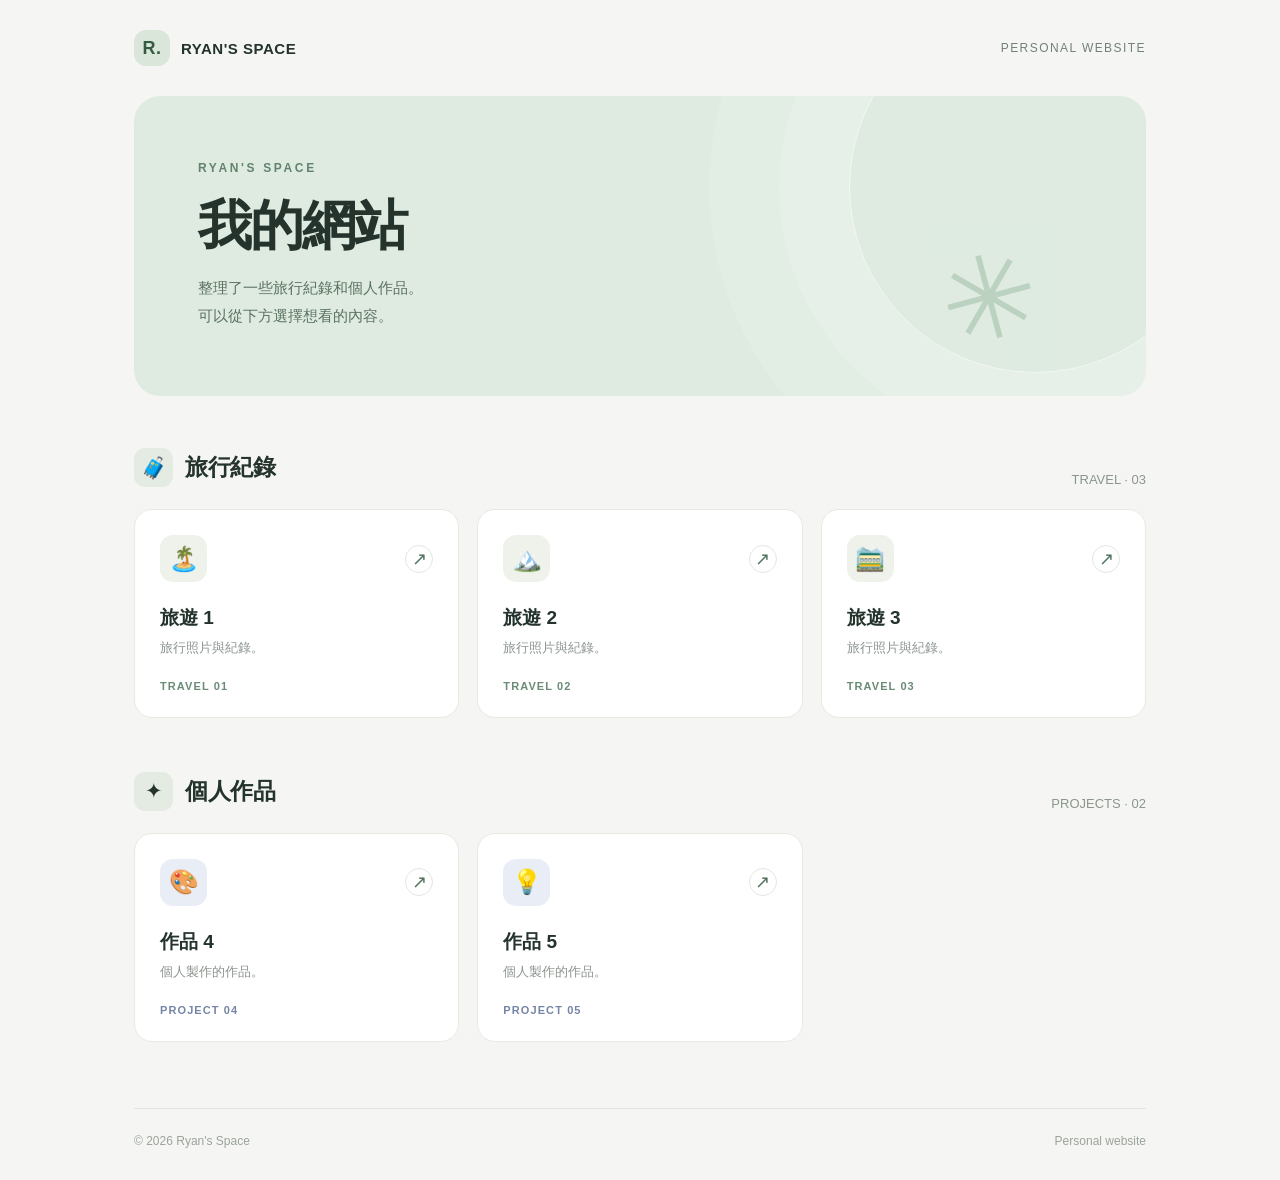
==== index.html @ a5ec5f12 "Add files via upload" ====
<!DOCTYPE html>
<html lang="zh-Hant">
<head>
  <meta charset="UTF-8">
  <meta name="viewport" content="width=device-width, initial-scale=1">
  <meta name="theme-color" content="#f5f6f3">
  <meta name="description" content="Ryan 的旅遊紀錄與個人作品入口。">
  <title>Ryan's Space｜我的專案入口</title>
  <style>
    :root { --ink:#24332c; --muted:#738077; --accent:#52745e; --paper:#f5f6f3; --card:#fff; --line:#e6eae3; }
    * { box-sizing:border-box; }
    html { scroll-behavior:smooth; }
    body { margin:0; color:var(--ink); background:var(--paper); font-family:-apple-system,BlinkMacSystemFont,"Segoe UI","Noto Sans TC","Microsoft JhengHei",sans-serif; -webkit-font-smoothing:antialiased; }
    a { color:inherit; text-decoration:none; }
    .shell { max-width:1080px; margin:auto; padding:0 34px; }
    header { display:flex; align-items:center; justify-content:space-between; padding:30px 0; }
    .brand { display:inline-flex; align-items:center; gap:11px; font-size:15px; font-weight:800; letter-spacing:.035em; }
    .mark { display:grid; place-items:center; width:36px; height:36px; border-radius:12px; background:#dbe6db; color:#355b42; font-size:18px; font-weight:800; }
    .header-note { font-size:12px; color:var(--muted); letter-spacing:.12em; }
    .hero { position:relative; overflow:hidden; background:#dfebe1; border-radius:26px; min-height:300px; display:flex; align-items:center; padding:57px 64px; isolation:isolate; }
    .hero:before { content:""; position:absolute; z-index:-1; width:370px; height:370px; border:1px solid #fff9; border-radius:50%; right:-75px; top:-95px; box-shadow:0 0 0 70px #ffffff24,0 0 0 140px #ffffff16; }
    .hero:after { content:"✳"; position:absolute; right:108px; bottom:30px; font-size:116px; color:#6c9a79; opacity:.3; transform:rotate(-15deg); }
    .eyebrow { font-size:12px; letter-spacing:.22em; font-weight:800; color:#62846d; margin:0 0 18px; }
    h1 { font-size:clamp(34px,5vw,54px); line-height:1.2; letter-spacing:-.035em; margin:0 0 16px; font-weight:800; }
    .intro { font-size:15px; line-height:1.9; margin:0; color:#5a7260; max-width:450px; }
    main { padding:52px 0 66px; }
    .section + .section { margin-top:54px; }
    .section-heading { display:flex; align-items:flex-end; justify-content:space-between; gap:15px; margin-bottom:22px; }
    .title-wrap { display:flex; align-items:center; gap:12px; }
    .section-icon { display:grid; place-items:center; background:#e4ebe2; border-radius:11px; width:39px; height:39px; font-size:21px; }
    h2 { font-size:23px; margin:0; letter-spacing:-.02em; }
    .section-subtitle { margin:0; font-size:13px; color:#8a958c; }
    .cards { display:grid; grid-template-columns:repeat(3,minmax(0,1fr)); gap:18px; }
    .card { position:relative; display:flex; flex-direction:column; min-height:190px; padding:25px; border:1px solid var(--line); background:var(--card); border-radius:18px; transition:transform .2s ease,box-shadow .2s ease,border-color .2s ease; }
    .card:hover,.card:focus-visible { transform:translateY(-5px); border-color:#b5c9ba; box-shadow:0 14px 35px #203c2510; outline:none; }
    .card-top { display:flex; justify-content:space-between; align-items:center; }
    .emoji { display:grid; place-items:center; width:47px; height:47px; border-radius:13px; background:#eef2eb; font-size:24px; }
    .arrow { display:grid; place-items:center; width:28px; height:28px; border:1px solid #e2e8e1; border-radius:50%; color:var(--accent); font-size:18px; }
    .card h3 { font-size:19px; margin:23px 0 7px; font-weight:750; }
    .card p { margin:0; color:#8b948e; font-size:13px; line-height:1.6; }
    .tag { color:#6a8c76; font-size:11px; font-weight:700; letter-spacing:.1em; margin-top:auto; padding-top:21px; }
    .card.work .emoji { background:#e9edf5; }
    .card.work .tag { color:#7585a6; }
    .card.work:hover { border-color:#bdcbe2; }
    footer { padding:25px 0 32px; border-top:1px solid #e1e6de; display:flex; justify-content:space-between; color:#9aa49b; font-size:12px; }
    @media(max-width:780px) { .cards { grid-template-columns:repeat(2,minmax(0,1fr)); } .hero { padding:48px 38px; } .hero:after { right:28px; font-size:80px; } }
    @media(max-width:540px) { .shell { padding:0 20px; } header { padding:20px 0; } .header-note { display:none; } .hero { min-height:255px; padding:38px 27px; border-radius:20px; } .hero:after { right:-3px; bottom:6px; font-size:70px; } .intro { font-size:14px; max-width:250px; } main { padding-top:36px; } .section + .section { margin-top:40px; } .section-heading { align-items:center; } .section-subtitle { display:none; } .cards { grid-template-columns:1fr; gap:12px; } .card { min-height:166px; padding:22px; } .card h3 { margin-top:17px; } footer { gap:14px; flex-wrap:wrap; } }
    @media(prefers-reduced-motion:reduce) { html { scroll-behavior:auto; } .card { transition:none; } }
  </style>
</head>
<body>
<div class="shell">
  <header>
    <a href="./" class="brand" aria-label="Ryan's Space 首頁"><span class="mark">R.</span> RYAN'S SPACE</a>
    <span class="header-note">PERSONAL WEBSITE</span>
  </header>
  <div class="hero">
    <div>
      <p class="eyebrow">RYAN'S SPACE</p>
      <h1>我的網站</h1>
      <p class="intro">整理了一些旅行紀錄和個人作品。<br>可以從下方選擇想看的內容。</p>
    </div>
  </div>
  <main>
    <section class="section" aria-labelledby="travel-title">
      <div class="section-heading"><div class="title-wrap"><span class="section-icon" aria-hidden="true">🧳</span><h2 id="travel-title">旅行紀錄</h2></div><p class="section-subtitle">TRAVEL · 03</p></div>
      <div class="cards">
        <!-- 修改下列 href="#" 為實際專案網址，例如 href="https://ryanxxu.github.io/travel1/" -->
        <a class="card" href="#" data-placeholder="true"><div class="card-top"><span class="emoji" aria-hidden="true">🏝️</span><span class="arrow" aria-hidden="true">↗</span></div><h3>旅遊 1</h3><p>旅行照片與紀錄。</p><span class="tag">TRAVEL 01</span></a>
        <a class="card" href="#" data-placeholder="true"><div class="card-top"><span class="emoji" aria-hidden="true">🏔️</span><span class="arrow" aria-hidden="true">↗</span></div><h3>旅遊 2</h3><p>旅行照片與紀錄。</p><span class="tag">TRAVEL 02</span></a>
        <a class="card" href="#" data-placeholder="true"><div class="card-top"><span class="emoji" aria-hidden="true">🚞</span><span class="arrow" aria-hidden="true">↗</span></div><h3>旅遊 3</h3><p>旅行照片與紀錄。</p><span class="tag">TRAVEL 03</span></a>
      </div>
    </section>
    <section class="section" aria-labelledby="work-title">
      <div class="section-heading"><div class="title-wrap"><span class="section-icon" aria-hidden="true">✦</span><h2 id="work-title">個人作品</h2></div><p class="section-subtitle">PROJECTS · 02</p></div>
      <div class="cards">
        <a class="card work" href="#" data-placeholder="true"><div class="card-top"><span class="emoji" aria-hidden="true">🎨</span><span class="arrow" aria-hidden="true">↗</span></div><h3>作品 4</h3><p>個人製作的作品。</p><span class="tag">PROJECT 04</span></a>
        <a class="card work" href="#" data-placeholder="true"><div class="card-top"><span class="emoji" aria-hidden="true">💡</span><span class="arrow" aria-hidden="true">↗</span></div><h3>作品 5</h3><p>個人製作的作品。</p><span class="tag">PROJECT 05</span></a>
      </div>
    </section>
  </main>
  <footer><span>© <span id="year">2026</span> Ryan's Space</span><span>Personal website</span></footer>
</div>
<script>
  document.getElementById('year').textContent = new Date().getFullYear();
  document.querySelectorAll('[data-placeholder="true"]').forEach(function(link) {
    link.addEventListener('click', function(event) {
      if (link.getAttribute('href') === '#') {
        event.preventDefault();
        alert('這個專案的連結尚未設定。請編輯 index.html 中對應卡片的 href。');
      }
    });
  });
</script>
</body>
</html>
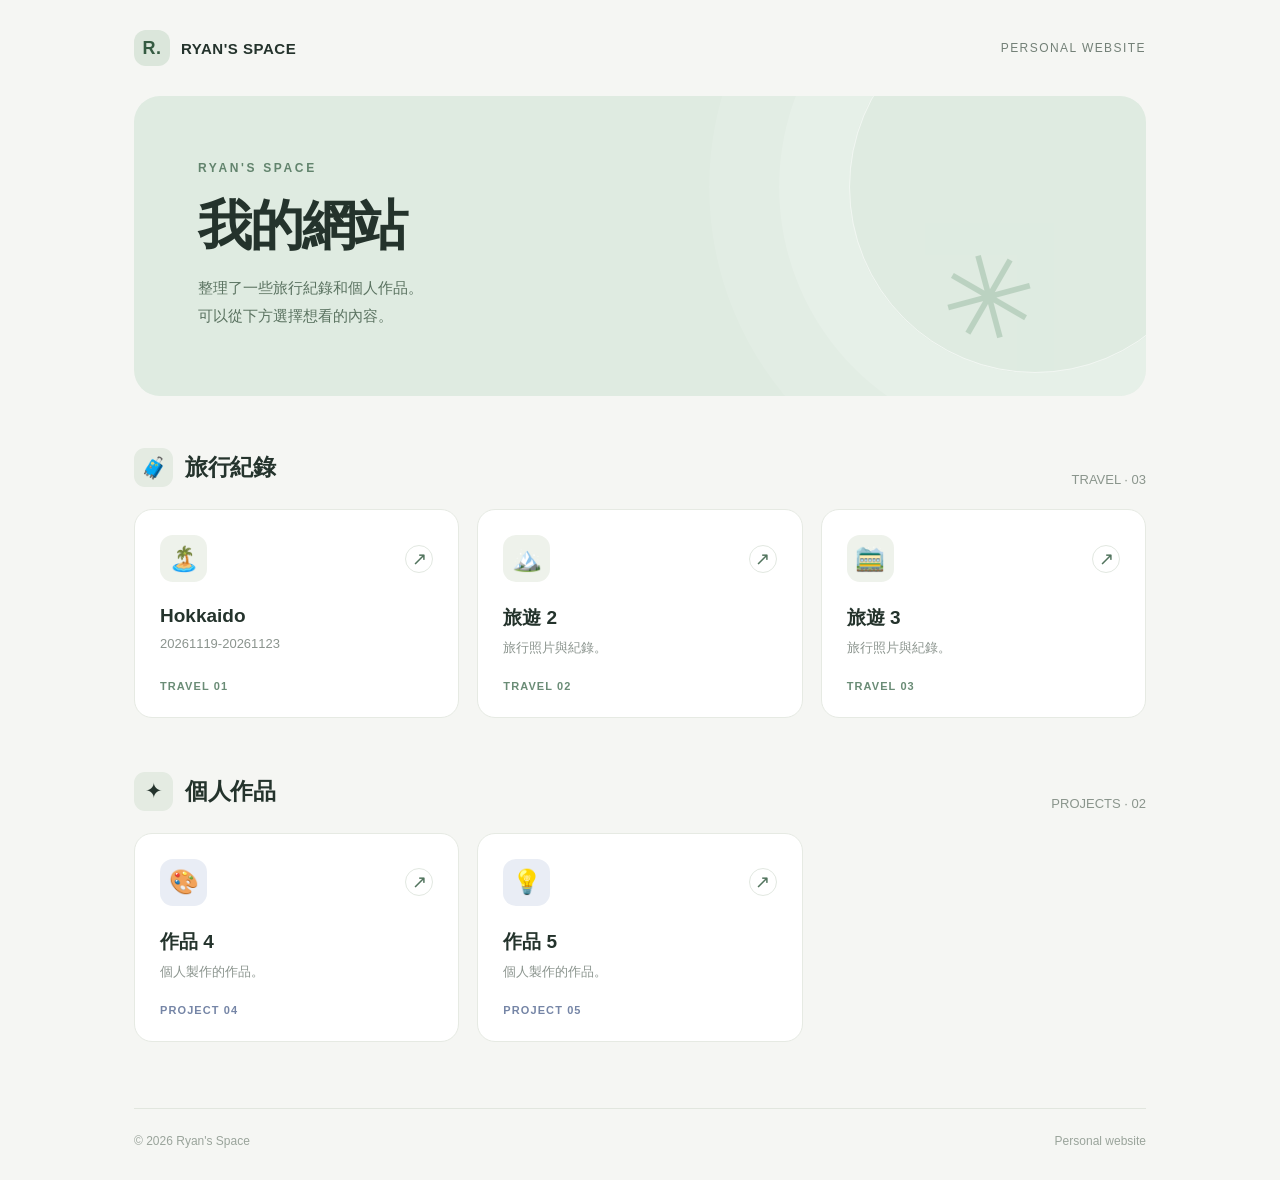
==== commit 16e8fae9: "Add files via upload" ====
--- a/index.html
+++ b/index.html
@@ -66,7 +66,7 @@
       <div class="section-heading"><div class="title-wrap"><span class="section-icon" aria-hidden="true">🧳</span><h2 id="travel-title">旅行紀錄</h2></div><p class="section-subtitle">TRAVEL · 03</p></div>
       <div class="cards">
         <!-- 修改下列 href="#" 為實際專案網址，例如 href="https://ryanxxu.github.io/travel1/" -->
-        <a class="card" href="#" data-placeholder="true"><div class="card-top"><span class="emoji" aria-hidden="true">🏝️</span><span class="arrow" aria-hidden="true">↗</span></div><h3>旅遊 1</h3><p>旅行照片與紀錄。</p><span class="tag">TRAVEL 01</span></a>
+        <a class="card" href="https://ryanxxu.github.io/travel1/" data-placeholder="true"><div class="card-top"><span class="emoji" aria-hidden="true">🏝️</span><span class="arrow" aria-hidden="true">↗</span></div><h3>Hokkaido</h3><p>20261119-20261123</p><span class="tag">TRAVEL 01</span></a>
         <a class="card" href="#" data-placeholder="true"><div class="card-top"><span class="emoji" aria-hidden="true">🏔️</span><span class="arrow" aria-hidden="true">↗</span></div><h3>旅遊 2</h3><p>旅行照片與紀錄。</p><span class="tag">TRAVEL 02</span></a>
         <a class="card" href="#" data-placeholder="true"><div class="card-top"><span class="emoji" aria-hidden="true">🚞</span><span class="arrow" aria-hidden="true">↗</span></div><h3>旅遊 3</h3><p>旅行照片與紀錄。</p><span class="tag">TRAVEL 03</span></a>
       </div>
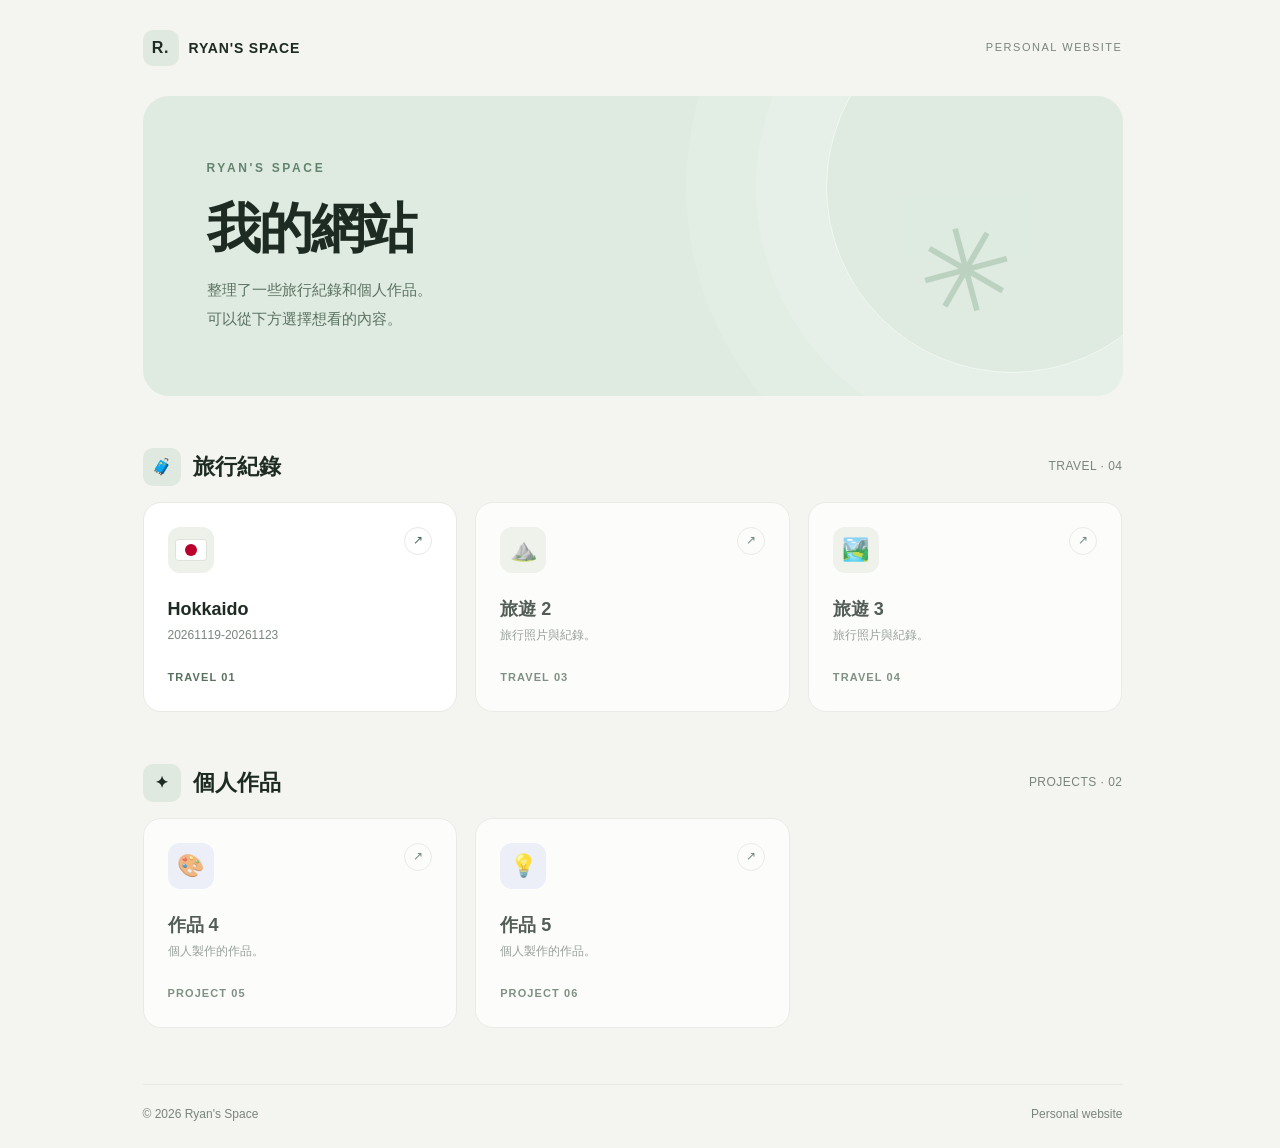
==== commit e44431ae: "Deploy three-layer travel site with encrypted Hokkaido itinerary Co-Authored-By: Claude Opus 5.5 <no" ====
--- a/index.html
+++ b/index.html
@@ -1,96 +1,71 @@
-<!DOCTYPE html>
+<!doctype html>
 <html lang="zh-Hant">
 <head>
-  <meta charset="UTF-8">
-  <meta name="viewport" content="width=device-width, initial-scale=1">
-  <meta name="theme-color" content="#f5f6f3">
-  <meta name="description" content="Ryan 的旅遊紀錄與個人作品入口。">
-  <title>Ryan's Space｜我的專案入口</title>
-  <style>
-    :root { --ink:#24332c; --muted:#738077; --accent:#52745e; --paper:#f5f6f3; --card:#fff; --line:#e6eae3; }
-    * { box-sizing:border-box; }
-    html { scroll-behavior:smooth; }
-    body { margin:0; color:var(--ink); background:var(--paper); font-family:-apple-system,BlinkMacSystemFont,"Segoe UI","Noto Sans TC","Microsoft JhengHei",sans-serif; -webkit-font-smoothing:antialiased; }
-    a { color:inherit; text-decoration:none; }
-    .shell { max-width:1080px; margin:auto; padding:0 34px; }
-    header { display:flex; align-items:center; justify-content:space-between; padding:30px 0; }
-    .brand { display:inline-flex; align-items:center; gap:11px; font-size:15px; font-weight:800; letter-spacing:.035em; }
-    .mark { display:grid; place-items:center; width:36px; height:36px; border-radius:12px; background:#dbe6db; color:#355b42; font-size:18px; font-weight:800; }
-    .header-note { font-size:12px; color:var(--muted); letter-spacing:.12em; }
-    .hero { position:relative; overflow:hidden; background:#dfebe1; border-radius:26px; min-height:300px; display:flex; align-items:center; padding:57px 64px; isolation:isolate; }
-    .hero:before { content:""; position:absolute; z-index:-1; width:370px; height:370px; border:1px solid #fff9; border-radius:50%; right:-75px; top:-95px; box-shadow:0 0 0 70px #ffffff24,0 0 0 140px #ffffff16; }
-    .hero:after { content:"✳"; position:absolute; right:108px; bottom:30px; font-size:116px; color:#6c9a79; opacity:.3; transform:rotate(-15deg); }
-    .eyebrow { font-size:12px; letter-spacing:.22em; font-weight:800; color:#62846d; margin:0 0 18px; }
-    h1 { font-size:clamp(34px,5vw,54px); line-height:1.2; letter-spacing:-.035em; margin:0 0 16px; font-weight:800; }
-    .intro { font-size:15px; line-height:1.9; margin:0; color:#5a7260; max-width:450px; }
-    main { padding:52px 0 66px; }
-    .section + .section { margin-top:54px; }
-    .section-heading { display:flex; align-items:flex-end; justify-content:space-between; gap:15px; margin-bottom:22px; }
-    .title-wrap { display:flex; align-items:center; gap:12px; }
-    .section-icon { display:grid; place-items:center; background:#e4ebe2; border-radius:11px; width:39px; height:39px; font-size:21px; }
-    h2 { font-size:23px; margin:0; letter-spacing:-.02em; }
-    .section-subtitle { margin:0; font-size:13px; color:#8a958c; }
-    .cards { display:grid; grid-template-columns:repeat(3,minmax(0,1fr)); gap:18px; }
-    .card { position:relative; display:flex; flex-direction:column; min-height:190px; padding:25px; border:1px solid var(--line); background:var(--card); border-radius:18px; transition:transform .2s ease,box-shadow .2s ease,border-color .2s ease; }
-    .card:hover,.card:focus-visible { transform:translateY(-5px); border-color:#b5c9ba; box-shadow:0 14px 35px #203c2510; outline:none; }
-    .card-top { display:flex; justify-content:space-between; align-items:center; }
-    .emoji { display:grid; place-items:center; width:47px; height:47px; border-radius:13px; background:#eef2eb; font-size:24px; }
-    .arrow { display:grid; place-items:center; width:28px; height:28px; border:1px solid #e2e8e1; border-radius:50%; color:var(--accent); font-size:18px; }
-    .card h3 { font-size:19px; margin:23px 0 7px; font-weight:750; }
-    .card p { margin:0; color:#8b948e; font-size:13px; line-height:1.6; }
-    .tag { color:#6a8c76; font-size:11px; font-weight:700; letter-spacing:.1em; margin-top:auto; padding-top:21px; }
-    .card.work .emoji { background:#e9edf5; }
-    .card.work .tag { color:#7585a6; }
-    .card.work:hover { border-color:#bdcbe2; }
-    footer { padding:25px 0 32px; border-top:1px solid #e1e6de; display:flex; justify-content:space-between; color:#9aa49b; font-size:12px; }
-    @media(max-width:780px) { .cards { grid-template-columns:repeat(2,minmax(0,1fr)); } .hero { padding:48px 38px; } .hero:after { right:28px; font-size:80px; } }
-    @media(max-width:540px) { .shell { padding:0 20px; } header { padding:20px 0; } .header-note { display:none; } .hero { min-height:255px; padding:38px 27px; border-radius:20px; } .hero:after { right:-3px; bottom:6px; font-size:70px; } .intro { font-size:14px; max-width:250px; } main { padding-top:36px; } .section + .section { margin-top:40px; } .section-heading { align-items:center; } .section-subtitle { display:none; } .cards { grid-template-columns:1fr; gap:12px; } .card { min-height:166px; padding:22px; } .card h3 { margin-top:17px; } footer { gap:14px; flex-wrap:wrap; } }
-    @media(prefers-reduced-motion:reduce) { html { scroll-behavior:auto; } .card { transition:none; } }
-  </style>
+<meta charset="utf-8">
+<meta name="viewport" content="width=device-width, initial-scale=1.0">
+<title>Ryan's Space</title>
+<!-- 這是依你的入口頁截圖重建的版本。若你原本的 index.html 已經有了，不用覆蓋，
+     只要把「Hokkaido」卡片的連結改成 travel/ 或 travel/hokkaido-2026/ 即可。 -->
+<style>
+:root{--bg:#f4f4f1;--ink:#1d2b22;--sage:#dfe9df;--mut:#7a857d;--bd:#e7e9e4}
+*{box-sizing:border-box}
+html{scrollbar-gutter:stable}
+body{margin:0;background:var(--bg);color:var(--ink);font:15px/1.6 -apple-system,BlinkMacSystemFont,"PingFang TC","Noto Sans TC","Microsoft JhengHei",sans-serif}
+.w{max-width:1012px;margin:0 auto;padding:30px 16px 24px}
+.top{display:flex;justify-content:space-between;align-items:center}
+.logo{display:flex;align-items:center;gap:10px;font-weight:800;letter-spacing:.06em;font-size:14px}
+.logo i{width:36px;height:36px;border-radius:10px;background:var(--sage);display:grid;place-items:center;font-style:normal;font-size:16px}
+.top small{letter-spacing:.14em;font-size:11px;color:var(--mut)}
+.hero{margin-top:30px;position:relative;overflow:hidden;background:#dfebe1;border-radius:26px;min-height:300px;display:flex;align-items:center;padding:57px 64px;isolation:isolate}
+.hero:before{content:"";position:absolute;z-index:-1;width:370px;height:370px;border:1px solid #fff9;border-radius:50%;right:-75px;top:-95px;box-shadow:0 0 0 70px #ffffff24,0 0 0 140px #ffffff16}
+.hero:after{content:"✳";position:absolute;right:108px;bottom:30px;font-size:116px;color:#6c9a79;opacity:.3;transform:rotate(-15deg)}
+.eyebrow{font-size:12px;letter-spacing:.22em;font-weight:800;color:#62846d;margin:0 0 18px}
+.hero h1{font-size:clamp(34px,5vw,54px);line-height:1.2;letter-spacing:-.035em;margin:0 0 16px;font-weight:800}
+.intro{font-size:15px;line-height:1.9;margin:0;color:#5a7260;max-width:450px}
+h2{display:flex;align-items:center;gap:12px;font-size:22px;margin:52px 0 16px}
+h2 i{width:38px;height:38px;border-radius:10px;background:var(--sage);display:grid;place-items:center;font-style:normal;font-size:16px}
+h2 small{margin-left:auto;font-size:12px;font-weight:400;color:var(--mut);letter-spacing:.04em}
+.g{display:grid;grid-template-columns:repeat(3,1fr);gap:18px}
+.c{background:#fff;border:1px solid var(--bd);border-radius:18px;padding:24px;text-decoration:none;color:inherit;position:relative;min-height:210px;display:flex;flex-direction:column}
+.c .ic{width:46px;height:46px;border-radius:12px;display:grid;place-items:center;font-size:22px;background:#eef1ea}
+.c .ar{position:absolute;right:24px;top:24px;width:28px;height:28px;border:1px solid var(--bd);border-radius:50%;display:grid;place-items:center;font-size:12px;color:#44665c}
+.c h3{margin:22px 0 2px;font-size:18px}
+.c p{margin:0;font-size:12px;color:var(--mut)}
+.c em{margin-top:auto;font-style:normal;font-size:11px;font-weight:700;letter-spacing:.1em;color:#58715f}
+.c.off{opacity:.75;pointer-events:none}
+footer{display:flex;justify-content:space-between;border-top:1px solid var(--bd);margin-top:56px;padding-top:20px;font-size:12px;color:var(--mut)}
+@media(max-width:780px){.hero{padding:48px 38px}.hero:after{right:28px;font-size:80px}}
+@media(max-width:760px){.g{grid-template-columns:1fr}}
+@media(max-width:540px){.hero{min-height:255px;padding:38px 27px;border-radius:20px}.hero:after{right:-3px;bottom:6px;font-size:70px}.intro{font-size:14px;max-width:250px}}
+</style>
 </head>
 <body>
-<div class="shell">
-  <header>
-    <a href="./" class="brand" aria-label="Ryan's Space 首頁"><span class="mark">R.</span> RYAN'S SPACE</a>
-    <span class="header-note">PERSONAL WEBSITE</span>
-  </header>
-  <div class="hero">
-    <div>
-      <p class="eyebrow">RYAN'S SPACE</p>
-      <h1>我的網站</h1>
-      <p class="intro">整理了一些旅行紀錄和個人作品。<br>可以從下方選擇想看的內容。</p>
-    </div>
-  </div>
-  <main>
-    <section class="section" aria-labelledby="travel-title">
-      <div class="section-heading"><div class="title-wrap"><span class="section-icon" aria-hidden="true">🧳</span><h2 id="travel-title">旅行紀錄</h2></div><p class="section-subtitle">TRAVEL · 03</p></div>
-      <div class="cards">
-        <!-- 修改下列 href="#" 為實際專案網址，例如 href="https://ryanxxu.github.io/travel1/" -->
-        <a class="card" href="https://ryanxxu.github.io/travel1/" data-placeholder="true"><div class="card-top"><span class="emoji" aria-hidden="true">🏝️</span><span class="arrow" aria-hidden="true">↗</span></div><h3>Hokkaido</h3><p>20261119-20261123</p><span class="tag">TRAVEL 01</span></a>
-        <a class="card" href="#" data-placeholder="true"><div class="card-top"><span class="emoji" aria-hidden="true">🏔️</span><span class="arrow" aria-hidden="true">↗</span></div><h3>旅遊 2</h3><p>旅行照片與紀錄。</p><span class="tag">TRAVEL 02</span></a>
-        <a class="card" href="#" data-placeholder="true"><div class="card-top"><span class="emoji" aria-hidden="true">🚞</span><span class="arrow" aria-hidden="true">↗</span></div><h3>旅遊 3</h3><p>旅行照片與紀錄。</p><span class="tag">TRAVEL 03</span></a>
-      </div>
-    </section>
-    <section class="section" aria-labelledby="work-title">
-      <div class="section-heading"><div class="title-wrap"><span class="section-icon" aria-hidden="true">✦</span><h2 id="work-title">個人作品</h2></div><p class="section-subtitle">PROJECTS · 02</p></div>
-      <div class="cards">
-        <a class="card work" href="#" data-placeholder="true"><div class="card-top"><span class="emoji" aria-hidden="true">🎨</span><span class="arrow" aria-hidden="true">↗</span></div><h3>作品 4</h3><p>個人製作的作品。</p><span class="tag">PROJECT 04</span></a>
-        <a class="card work" href="#" data-placeholder="true"><div class="card-top"><span class="emoji" aria-hidden="true">💡</span><span class="arrow" aria-hidden="true">↗</span></div><h3>作品 5</h3><p>個人製作的作品。</p><span class="tag">PROJECT 05</span></a>
-      </div>
-    </section>
-  </main>
-  <footer><span>© <span id="year">2026</span> Ryan's Space</span><span>Personal website</span></footer>
+<div class="w">
+  <div class="top"><div class="logo"><i>R.</i>RYAN'S SPACE</div><small>PERSONAL WEBSITE</small></div>
+  <section class="hero"><div><p class="eyebrow">RYAN'S SPACE</p><h1>我的網站</h1><p class="intro">整理了一些旅行紀錄和個人作品。<br>可以從下方選擇想看的內容。</p></div></section>
+  <h2><i>🧳</i>旅行紀錄<small id="tc"></small></h2><div class="g" id="travel"></div>
+  <h2><i>✦</i>個人作品<small id="pc"></small></h2><div class="g" id="proj"></div>
+  <footer><span>© 2026 Ryan's Space</span><span>Personal website</span></footer>
 </div>
 <script>
-  document.getElementById('year').textContent = new Date().getFullYear();
-  document.querySelectorAll('[data-placeholder="true"]').forEach(function(link) {
-    link.addEventListener('click', function(event) {
-      if (link.getAttribute('href') === '#') {
-        event.preventDefault();
-        alert('這個專案的連結尚未設定。請編輯 index.html 中對應卡片的 href。');
-      }
-    });
-  });
+/* 新增卡片只要在這兩個陣列加一筆。href 留空（''）代表尚未完成（卡片變淡且不能點）。 */
+var TRAVEL=[
+  {icon:'<svg width="30" height="20" viewBox="0 0 30 20" style="border-radius:3px;box-shadow:0 0 0 1px #dfe3dc"><rect width="30" height="20" fill="#fff"/><circle cx="15" cy="10" r="6" fill="#bc002d"/></svg>',name:'Hokkaido',desc:'20261119-20261123',href:'travel/hokkaido-2026/'},,
+  {icon:'⛰️',name:'旅遊 2',desc:'旅行照片與紀錄。',href:''},
+  {icon:'🏞️',name:'旅遊 3',desc:'旅行照片與紀錄。',href:''}
+];
+var PROJ=[
+  {icon:'🎨',name:'作品 4',desc:'個人製作的作品。',href:'',bg:'#eaeefb'},
+  {icon:'💡',name:'作品 5',desc:'個人製作的作品。',href:'',bg:'#eaeefb'}
+];
+function z(n){return (n<10?'0':'')+n}
+function draw(id,arr,label,off){
+  document.getElementById(id).innerHTML=arr.map(function(x,i){
+    return '<a class="c'+(x.href?'':' off')+'"'+(x.href?' href="'+x.href+'"':'')+'><div class="ic"'+(x.bg?' style="background:'+x.bg+'"':'')+'>'+x.icon+'</div><span class="ar">↗</span><h3>'+x.name+'</h3><p>'+x.desc+'</p><em>'+label+' '+z(i+1+off)+'</em></a>';
+  }).join('');
+}
+draw('travel',TRAVEL,'TRAVEL',0);draw('proj',PROJ,'PROJECT',TRAVEL.length);
+document.getElementById('tc').textContent='TRAVEL · '+z(TRAVEL.length);document.getElementById('pc').textContent='PROJECTS · '+z(PROJ.length);
 </script>
 </body>
 </html>
